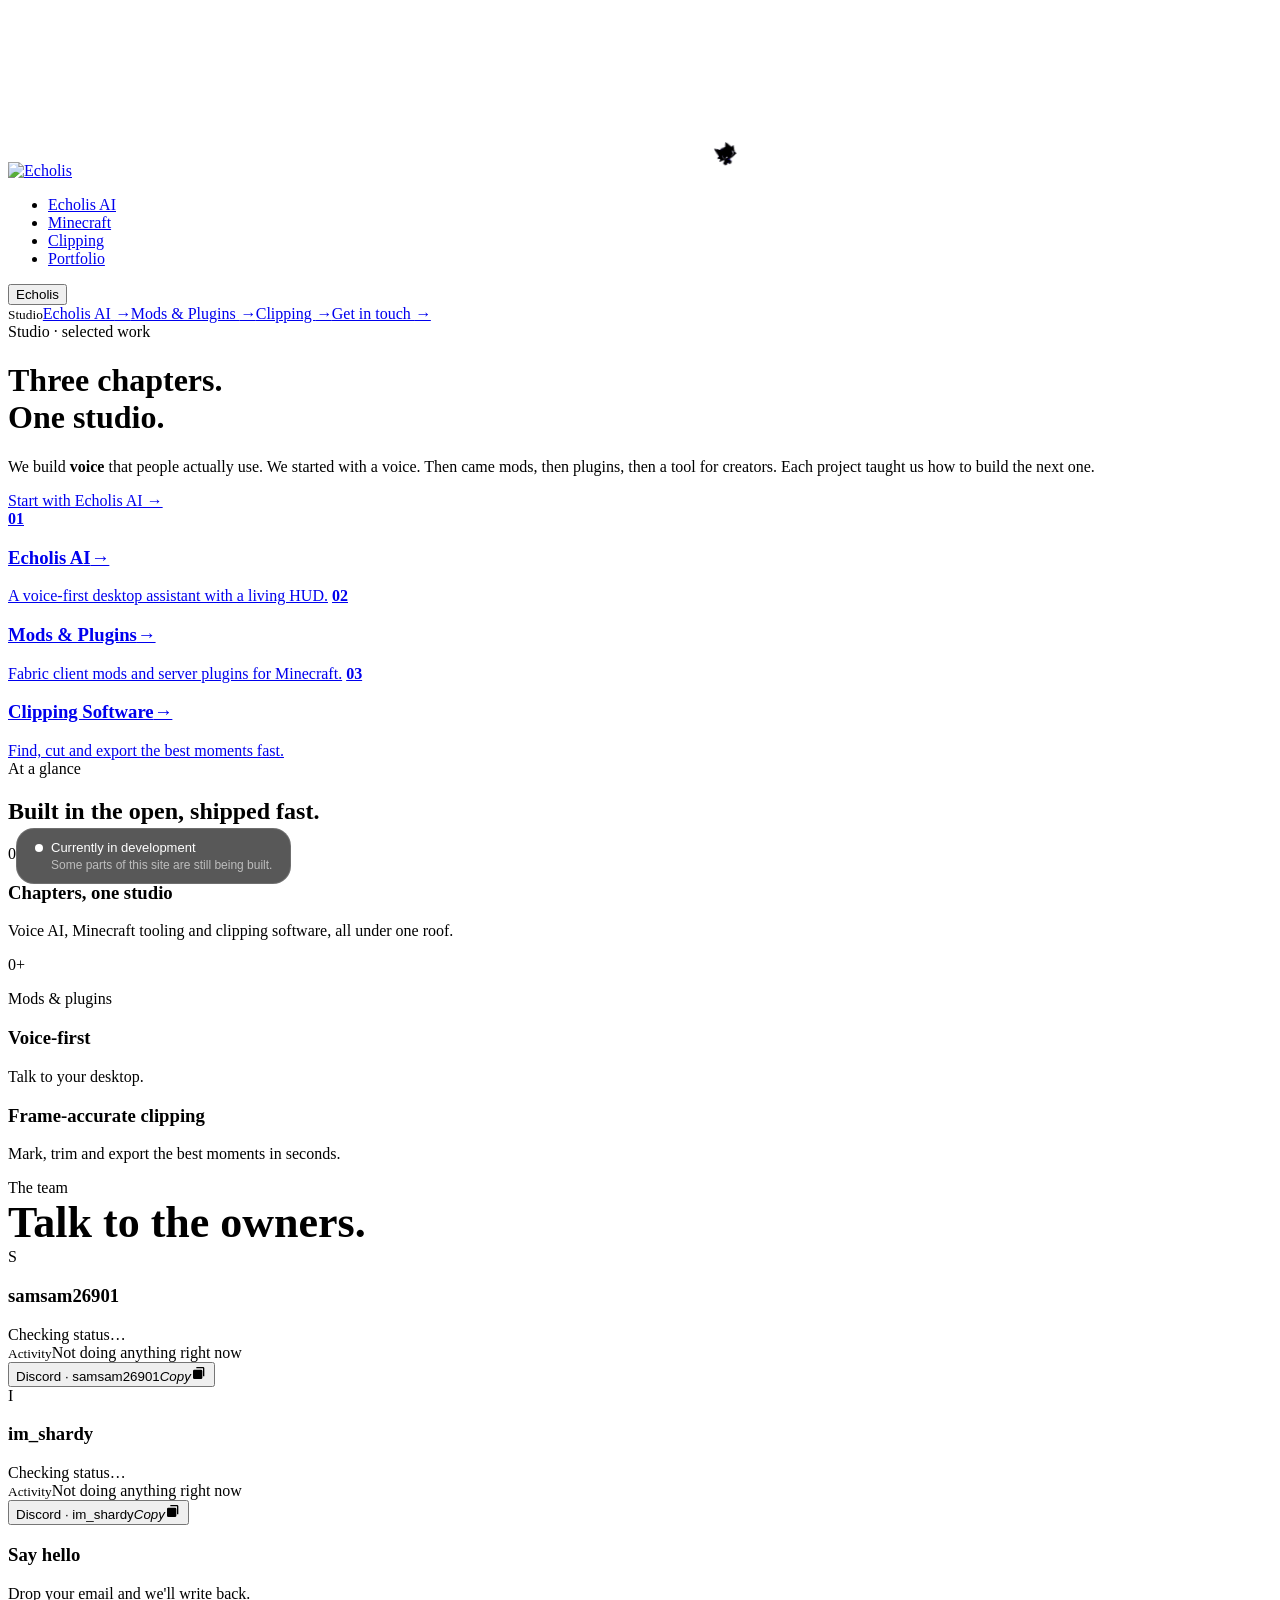
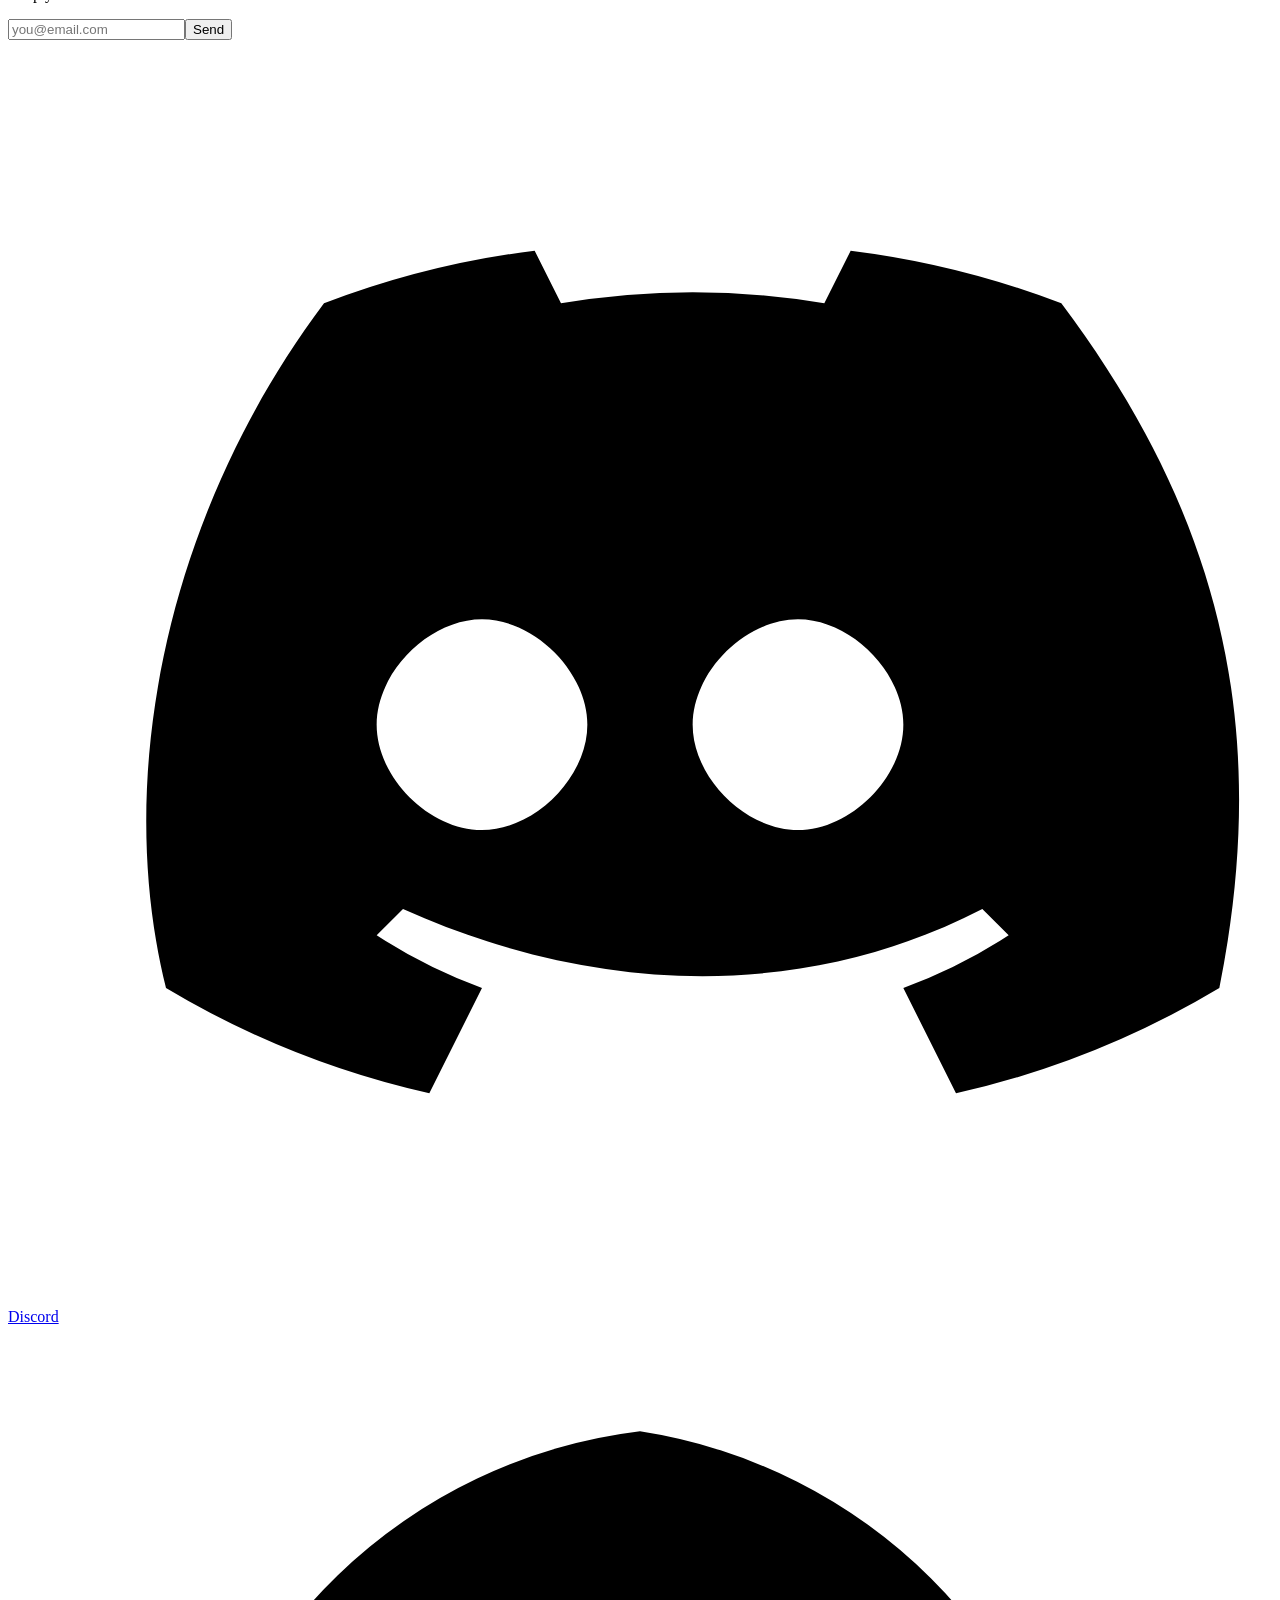
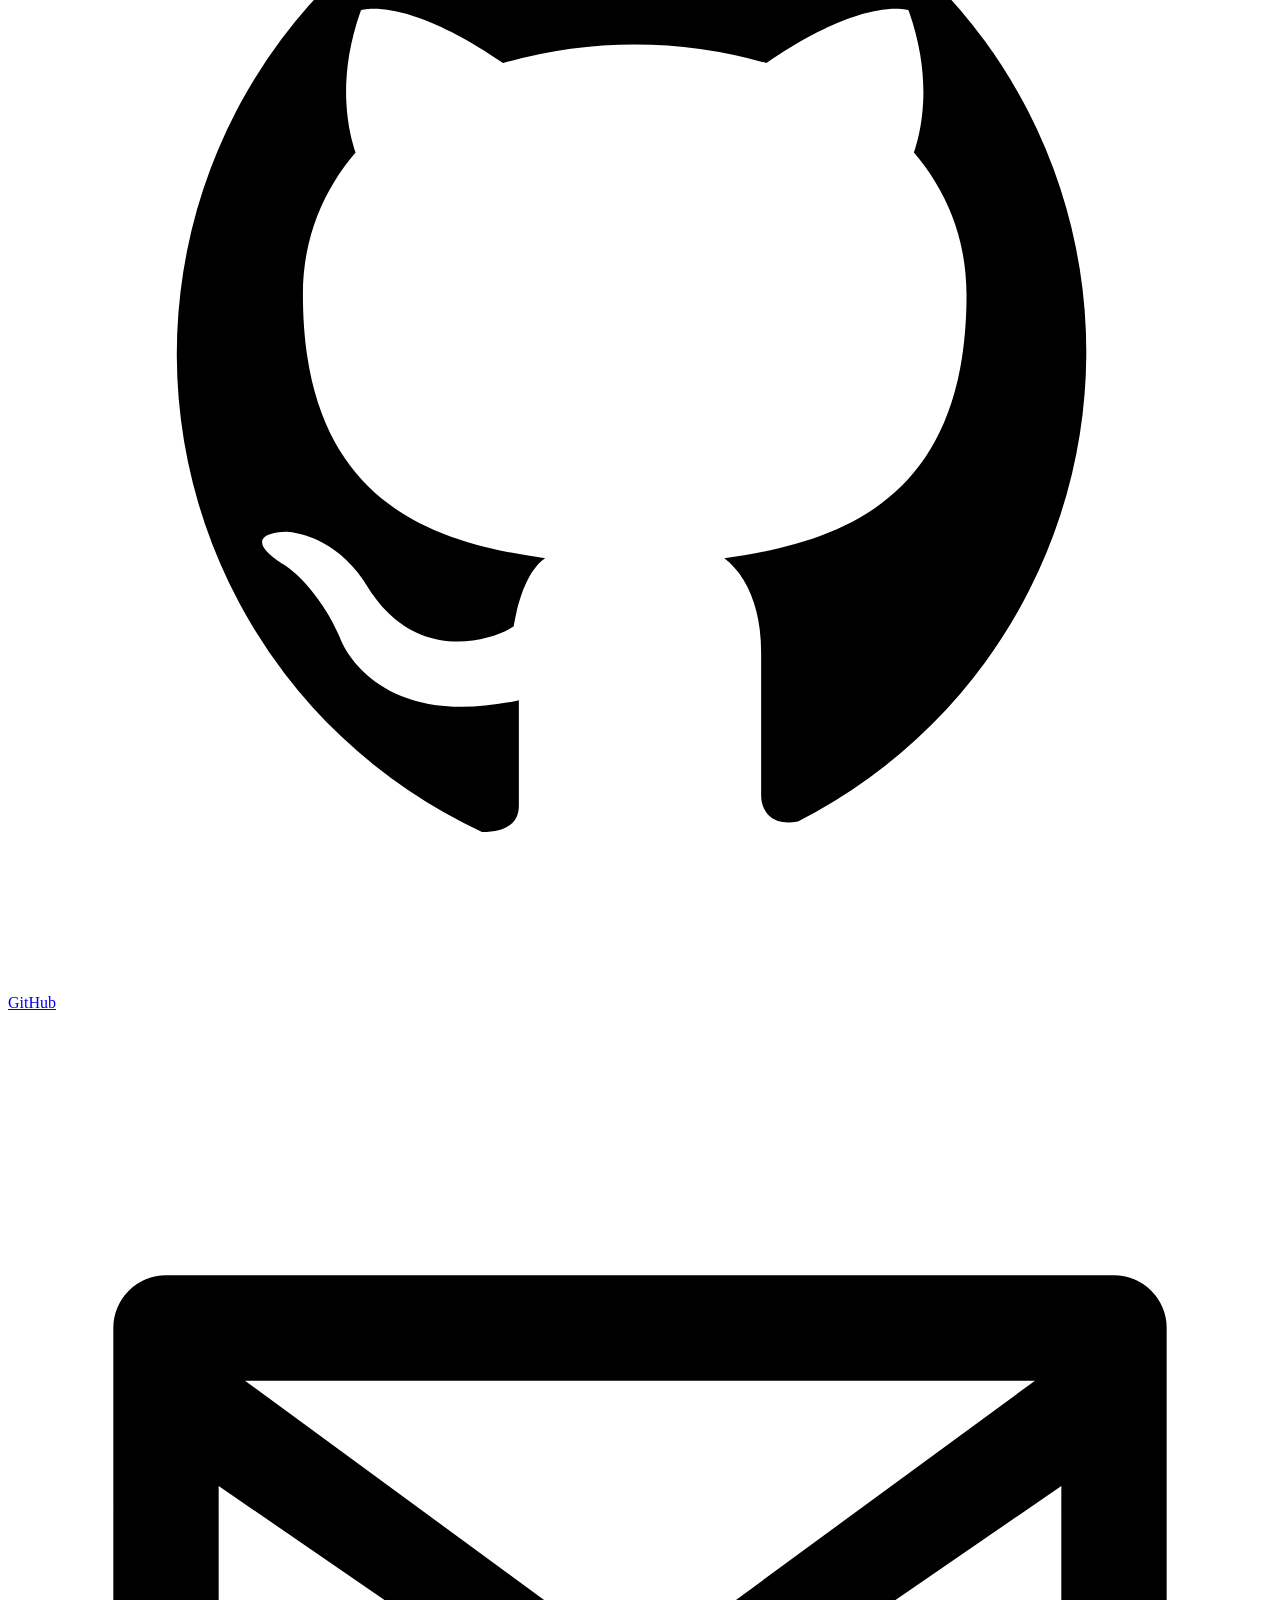
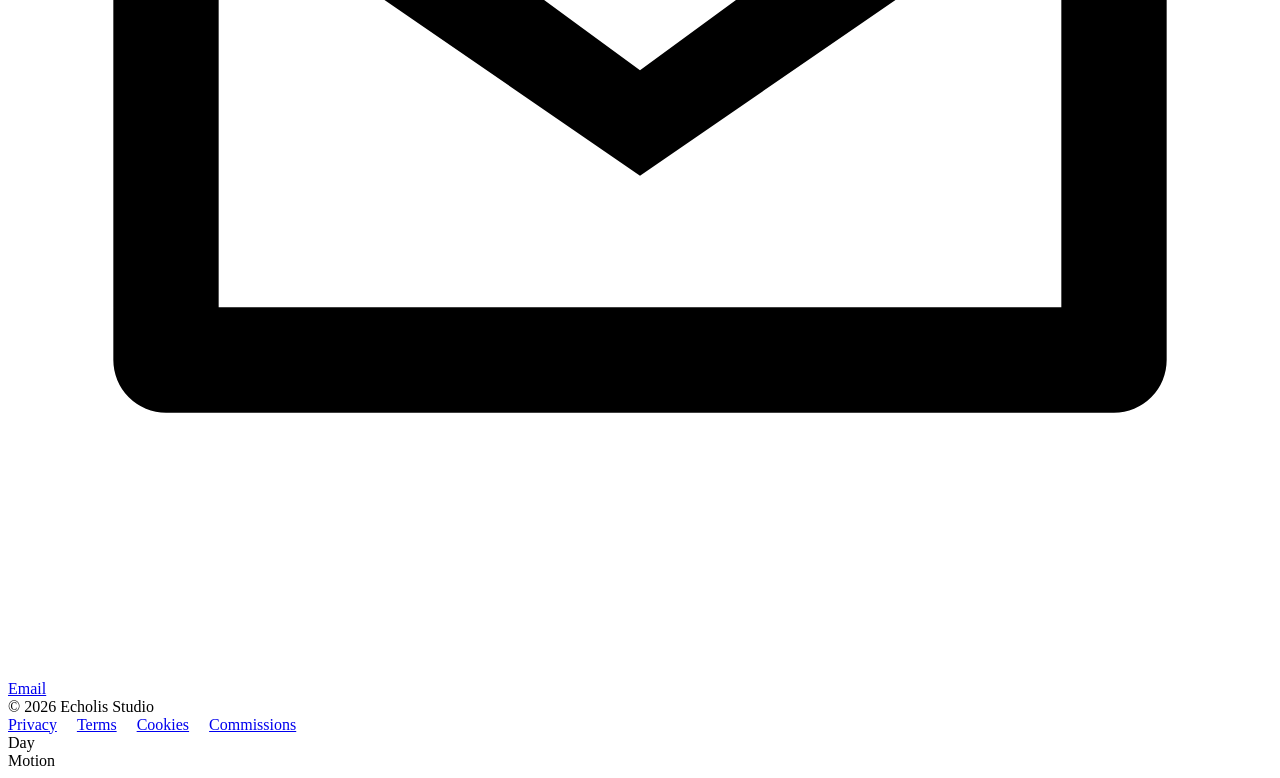
==== index.html @ f3587e7e "site v2: portfolio, commissions, legal pages, packs" ====
<!DOCTYPE html><html lang="en"><head><script>try{document.documentElement.dataset.theme=localStorage.getItem("ec-theme")||"night"}catch(e){document.documentElement.dataset.theme="night"}</script><meta charset="utf-8"><meta name="viewport" content="width=device-width,initial-scale=1">
<title>Home - Echolis Studio</title><link rel="icon" href="assets/logo-mark.png">
<link href="https://fonts.googleapis.com/css2?family=Space+Grotesk:wght@400;500;700&family=Inter:wght@300;400&display=swap" rel="stylesheet">
<link rel="stylesheet" href="style.css"><link rel="stylesheet" href="components.css"><link rel="stylesheet" href="cat.css"><script src="cat.js"></script></head><body>
<div class="bg"></div><div class="bg2"></div><div id="halo"></div><canvas id="fx"></canvas>
<nav class="nav glass"><a class="lg" href="index.html"><img src="assets/logo-text.png" alt="Echolis"></a><ul><li><a href="echolis-ai.html">Echolis AI</a></li><li><a href="minecraft.html">Minecraft</a></li><li><a href="clipping.html">Clipping</a></li><li><a href="portfolio.html">Portfolio</a></li></ul><div class="pd"><button class="glass" aria-haspopup="true"><img src="assets/logo-mark.png" alt=""><span>Echolis</span></button><div class="menu glass"><small>Studio</small><a href="echolis-ai.html">Echolis AI <i>&rarr;</i></a><a href="minecraft.html">Mods &amp; Plugins <i>&rarr;</i></a><a href="clipping.html">Clipping <i>&rarr;</i></a><a href="mailto:hello@echolis.studio">Get in touch <i>&rarr;</i></a></div></div></nav>
<header class="hero"><div class="wrap"><div class="eyebrow rise">Studio &middot; selected work</div>
<h1 class="rise" style="--d:.15s">Three chapters.<br><span class="glitch">One studio.</span></h1><p class="rise" style="--d:.3s">We build <b class="dyn" data-words="voice,mods,plugins,tools,clips">voice</b> that people actually use. We started with a voice. Then came mods, then plugins, then a tool for creators. Each project taught us how to build the next one.</p>
<a class="btn glass rise" style="--d:.45s" href="echolis-ai.html">Start with Echolis AI &rarr;</a></div></header>
<section class="sec"><div class="wrap reveal">
<a class="row" href="echolis-ai.html"><b>01</b><h3>Echolis AI<i>&rarr;</i></h3><span>A voice-first desktop assistant with a living HUD.</span></a>
<a class="row" href="minecraft.html"><b>02</b><h3>Mods &amp; Plugins<i>&rarr;</i></h3><span>Fabric client mods and server plugins for Minecraft.</span></a>
<a class="row" href="clipping.html"><b>03</b><h3>Clipping Software<i>&rarr;</i></h3><span>Find, cut and export the best moments fast.</span></a></div></section>
<section class="sec"><div class="wrap reveal"><div class="eyebrow">At a glance</div><h2>Built in the open, shipped fast.</h2><div class="bento">
<div class="bt glass w2 h2"><span class="orb"></span><div class="big"><span data-n="3">0</span></div><h3>Chapters, one studio</h3><p>Voice AI, Minecraft tooling and clipping software, all under one roof.</p></div>
<div class="bt glass"><div class="big"><span data-n="40">0</span>+</div><p>Mods &amp; plugins</p></div>
<div class="bt glass"><h3>Voice-first</h3><p>Talk to your desktop.</p></div>
<div class="bt glass w2"><h3>Frame-accurate clipping</h3><p>Mark, trim and export the best moments in seconds.</p></div></div></div></section><section class="team wrap reveal"><div class="eyebrow">The team</div><h2 style="font-size:clamp(28px,3.6vw,44px);margin:0">Talk to the owners.</h2><div class="tgrid"><div class="tc glass" data-user="samsam26901"><div class="top"><div class="av"><span>S</span><i></i></div><div><h3>samsam26901</h3><div class="st">Checking status…</div></div></div><div class="act"><small>Activity</small>Not doing anything right now</div><button class="cp" data-copy="samsam26901"><span>Discord &middot; samsam26901</span><em>Copy</em><svg viewBox="0 0 24 24" width="16" height="16" fill="currentColor"><path d="M8 3h10a2 2 0 0 1 2 2v12h-2V5H8zM5 7h10a2 2 0 0 1 2 2v10a2 2 0 0 1-2 2H5a2 2 0 0 1-2-2V9a2 2 0 0 1 2-2z"/></svg></button></div><div class="tc glass" data-user="im_shardy"><div class="top"><div class="av"><span>I</span><i></i></div><div><h3>im_shardy</h3><div class="st">Checking status…</div></div></div><div class="act"><small>Activity</small>Not doing anything right now</div><button class="cp" data-copy="im_shardy"><span>Discord &middot; im_shardy</span><em>Copy</em><svg viewBox="0 0 24 24" width="16" height="16" fill="currentColor"><path d="M8 3h10a2 2 0 0 1 2 2v12h-2V5H8zM5 7h10a2 2 0 0 1 2 2v10a2 2 0 0 1-2 2H5a2 2 0 0 1-2-2V9a2 2 0 0 1 2-2z"/></svg></button></div></div></section><section class="mail wrap reveal"><div class="mailbox glass"><div><h3>Say hello</h3><p>Drop your email and we'll write back.</p></div><form id="mf"><input type="email" required placeholder="you@email.com" aria-label="Your email"><button class="btn glass sm">Send</button></form></div></section><div class="socials wrap"><a class="sb glass" href="https://discord.gg/vmqwFnN8Vz" target="_blank" rel="noopener"><svg viewBox="0 0 24 24"><path d="M20 5a17 17 0 0 0-4-1l-.5 1a15 15 0 0 0-5 0L10 4a17 17 0 0 0-4 1C3 9 2 14 3 18a17 17 0 0 0 5 2l1-2a10 10 0 0 1-2-1l.5-.5c3.800 1.700 7.700 1.700 11 0l.5.5a10 10 0 0 1-2 1l1 2a17 17 0 0 0 5-2c1-5 0-9-3-13zM9 15c-1 0-2-1-2-2s1-2 2-2 2 1 2 2-1 2-2 2zm6 0c-1 0-2-1-2-2s1-2 2-2 2 1 2 2-1 2-2 2z"/></svg>Discord</a><a class="sb glass" href="https://github.com/echolisapp" target="_blank" rel="noopener"><svg viewBox="0 0 24 24"><path d="M12 2a10 10 0 0 0-3 19c.5 0 .7-.2.7-.5v-2c-2.800.6-3.400-1.200-3.400-1.200-.5-1.100-1.100-1.400-1.100-1.400-.9-.6.1-.6.1-.6 1 .1 1.500 1 1.500 1 .9 1.500 2.300 1.100 2.800.8.1-.6.3-1.100.6-1.300-2.200-.3-4.600-1.100-4.600-5 0-1.100.4-2 1-2.700-.1-.3-.4-1.300.1-2.700 0 0 .8-.3 2.700 1a9 9 0 0 1 5 0c1.900-1.300 2.700-1 2.700-1 .5 1.400.2 2.400.1 2.700.6.700 1 1.600 1 2.700 0 3.900-2.400 4.700-4.600 5 .4.300.7.900.7 1.800v2.700c0 .3.200.6.700.5A10 10 0 0 0 12 2z"/></svg>GitHub</a><a class="sb glass" href="mailto:hello@echolis.studio"><svg viewBox="0 0 24 24"><path d="M3 5h18a1 1 0 0 1 1 1v12a1 1 0 0 1-1 1H3a1 1 0 0 1-1-1V6a1 1 0 0 1 1-1zm1.500 2L12 12.500 19.500 7zM4 9v8h16V9l-8 5.500z"/></svg>Email</a></div><footer><div class="wrap"><span>&copy; 2026 Echolis Studio</span><span class="fl"><a href="privacy.html">Privacy</a><a href="terms.html">Terms</a><a href="cookies.html">Cookies</a><a href="commissions.html">Commissions</a></span></div></footer>
<div class="sw th" role="switch" aria-checked="false" tabindex="0" onkeydown="if(event.key===' '||event.key==='Enter'){event.preventDefault();this.click()}"><i></i>Day</div><div class="sw" role="switch" aria-checked="true" tabindex="0" onkeydown="if(event.key===' '||event.key==='Enter'){event.preventDefault();this.click()}"><i></i>Motion</div><script src="script.js"></script><script src="components.js"></script></body></html>
---- cat.css ----
/* Echolis cat: loading screen, "in development" note, cat lying on the nav logo */
#ec-load{position:fixed;inset:0;z-index:999;display:grid;place-items:center;background:var(--bg,#121212);color:var(--ink,#fff);transition:opacity .7s,visibility .7s}
#ec-load.done{opacity:0;visibility:hidden}
.ec-ld{display:grid;justify-items:center;gap:18px;padding:24px}
.ec-ld .ec-cat{width:clamp(120px,22vw,190px);filter:drop-shadow(0 0 1px #fff) drop-shadow(0 0 10px rgba(255,255,255,.35));animation:ec-hop 1s ease-in-out infinite}
.ec-sh{width:90px;height:14px;margin-top:-8px;border-radius:50%;background:rgba(255,255,255,.2);filter:blur(5px);animation:ec-sh 1s ease-in-out infinite}
.ec-meter{position:relative;width:min(320px,70vw);height:28px;border:1px solid currentColor;display:grid;place-items:center;font:500 12px var(--body,sans-serif);letter-spacing:.35em}
.ec-meter b{position:absolute;inset:0 auto 0 0;width:0;background:#fff;mix-blend-mode:difference}
.ec-ld p{margin:0;font:12px var(--body,sans-serif);letter-spacing:.3em;opacity:.6}
@keyframes ec-hop{50%{transform:translateY(-24px) rotate(-4deg)}}
@keyframes ec-sh{50%{transform:scale(.7);opacity:.5}}
html[data-theme=day] .ec-ld .ec-cat{filter:none}
html[data-theme=day] .ec-meter b{background:#000}
/* cat lying on the nav logo */
.nav a.lg{position:relative;display:block}
.nav a.lg img.ec-logocat{position:absolute;width:22px;height:auto;left:56%;bottom:calc(100% - 3px);transform-origin:50% 100%;transform:rotate(-7deg) scale(1,.85);animation:ec-b 4s ease-in-out infinite;filter:drop-shadow(0 0 1px #fff) drop-shadow(0 0 4px rgba(255,255,255,.5));pointer-events:none}
html[data-theme=day] .nav .lg img.ec-logocat{filter:none}
@keyframes ec-b{50%{transform:rotate(-7deg) scale(1.03,.9)}}
/* development note */
.ec-dev{position:fixed;left:16px;bottom:16px;z-index:60;max-width:calc(100vw - 32px);padding:10px 18px;border:1px solid var(--edge,rgba(255,255,255,.14));border-radius:18px;background:rgba(18,18,18,.7);color:#fff;backdrop-filter:blur(14px);-webkit-backdrop-filter:blur(14px);font:400 13px/1.35 var(--body,sans-serif)}
.ec-dev i{display:inline-block;width:8px;height:8px;margin-right:8px;border-radius:50%;background:#fff;animation:ec-p 2s infinite}
.ec-dev small{display:block;margin-left:16px;font-size:12px;opacity:.6}
@keyframes ec-p{0%{box-shadow:0 0 0 0 rgba(255,255,255,.6)}100%{box-shadow:0 0 0 10px rgba(255,255,255,0)}}
html[data-theme=day] .ec-dev{background:rgba(255,255,255,.75);color:#111}
@media(max-width:800px){.ec-dev small{display:none}}
@media(prefers-reduced-motion:reduce){.ec-cat,.ec-sh,.ec-logocat,.ec-dev i{animation:none!important}}

/* legal pages + footer links */
footer .wrap{flex-wrap:wrap;gap:12px}.fl{display:flex;gap:20px;flex-wrap:wrap}.fl a{transition:.3s}.fl a:hover{color:var(--ink,#fff)}
.doc{padding:150px 0 90px}.doc .wrap{max-width:780px}.doc h1{font-size:clamp(38px,6vw,72px);margin:10px 0 12px}.doc .sb2{color:var(--dim);font-size:18px;margin:0 0 30px}
.doc h2{font-size:24px;margin:38px 0 10px;letter-spacing:-.02em}.doc p,.doc li{color:var(--dim)}.doc .tx p{margin:0}.doc ul,.doc ol{margin:0;padding-left:22px}
.doc a{color:var(--ink);border-bottom:1px solid var(--edge)}.doc code{padding:2px 6px;border-radius:6px;background:var(--glass);font-size:.9em;color:var(--ink)}

.pk{display:block;width:64px;height:64px;margin-bottom:14px;border-radius:14px;object-fit:cover;border:1px solid var(--edge,rgba(255,255,255,.14))}.card .btn.dl{margin-top:16px}
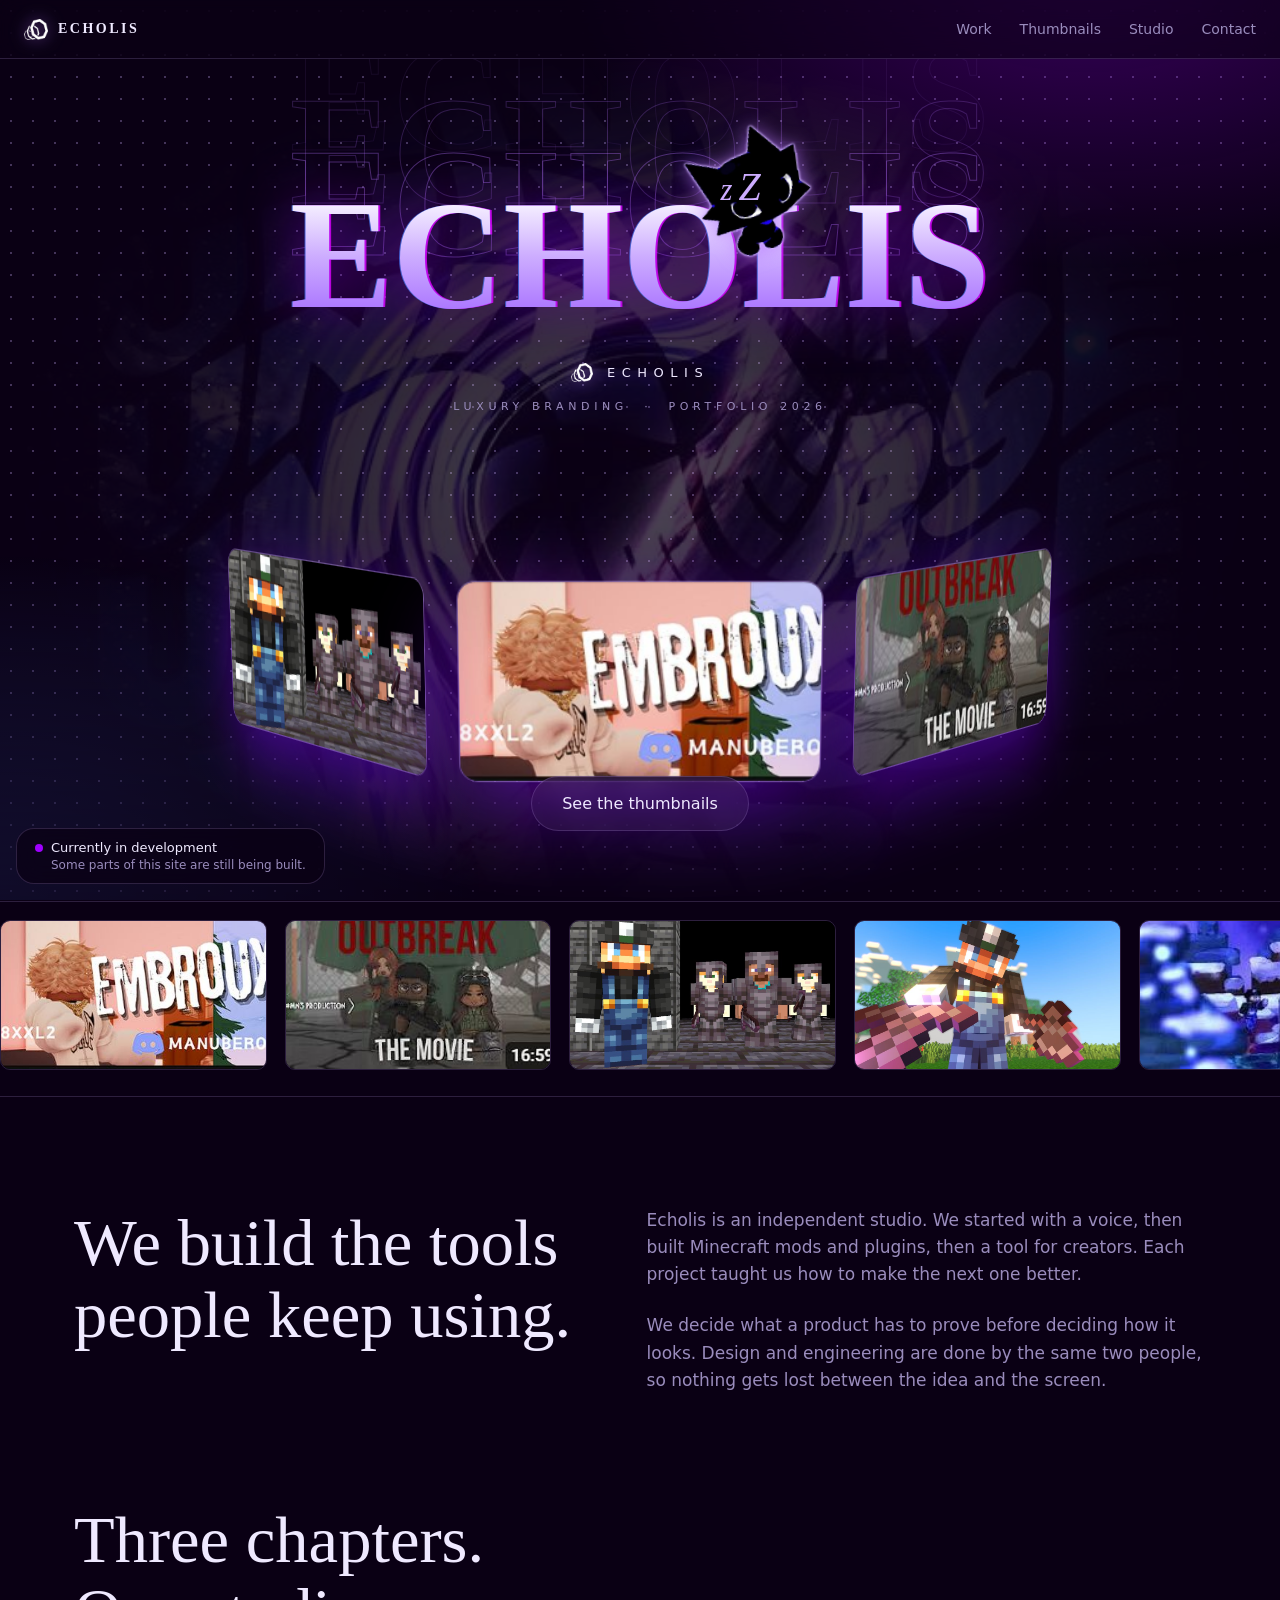
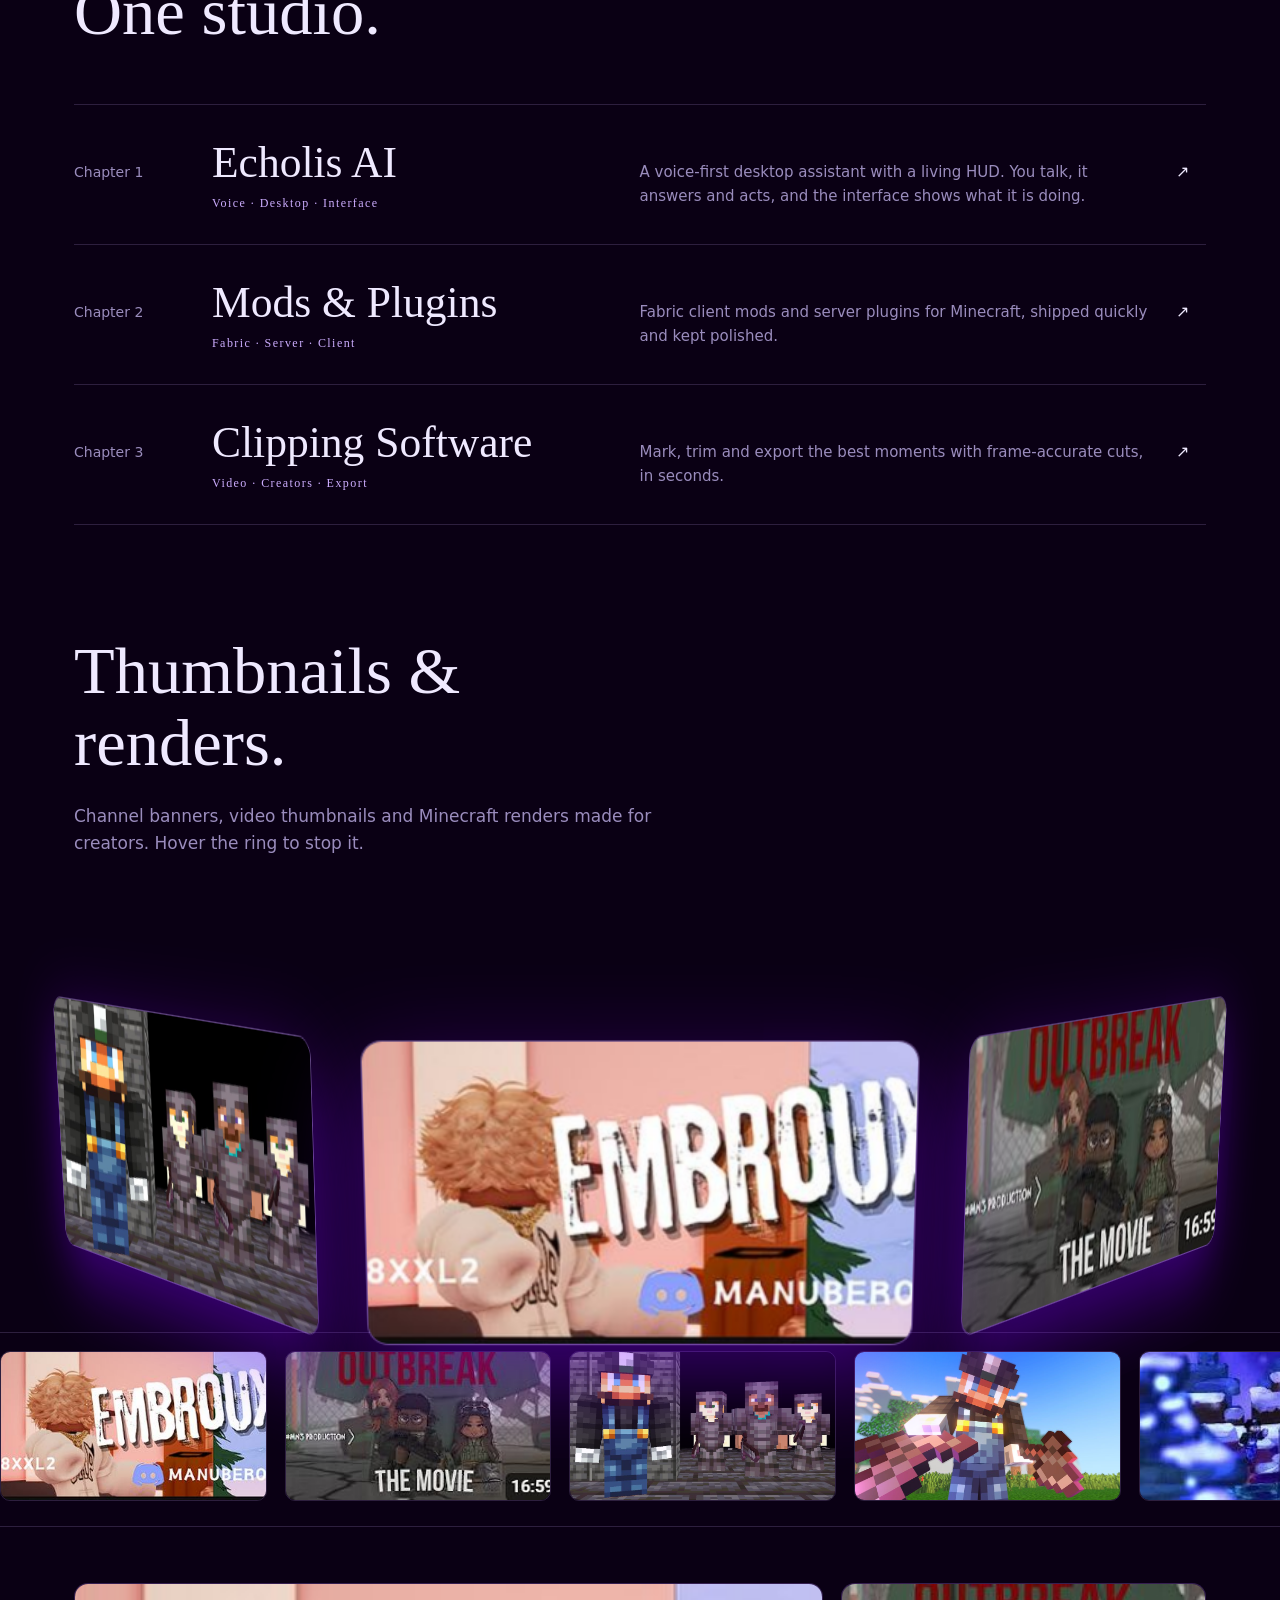
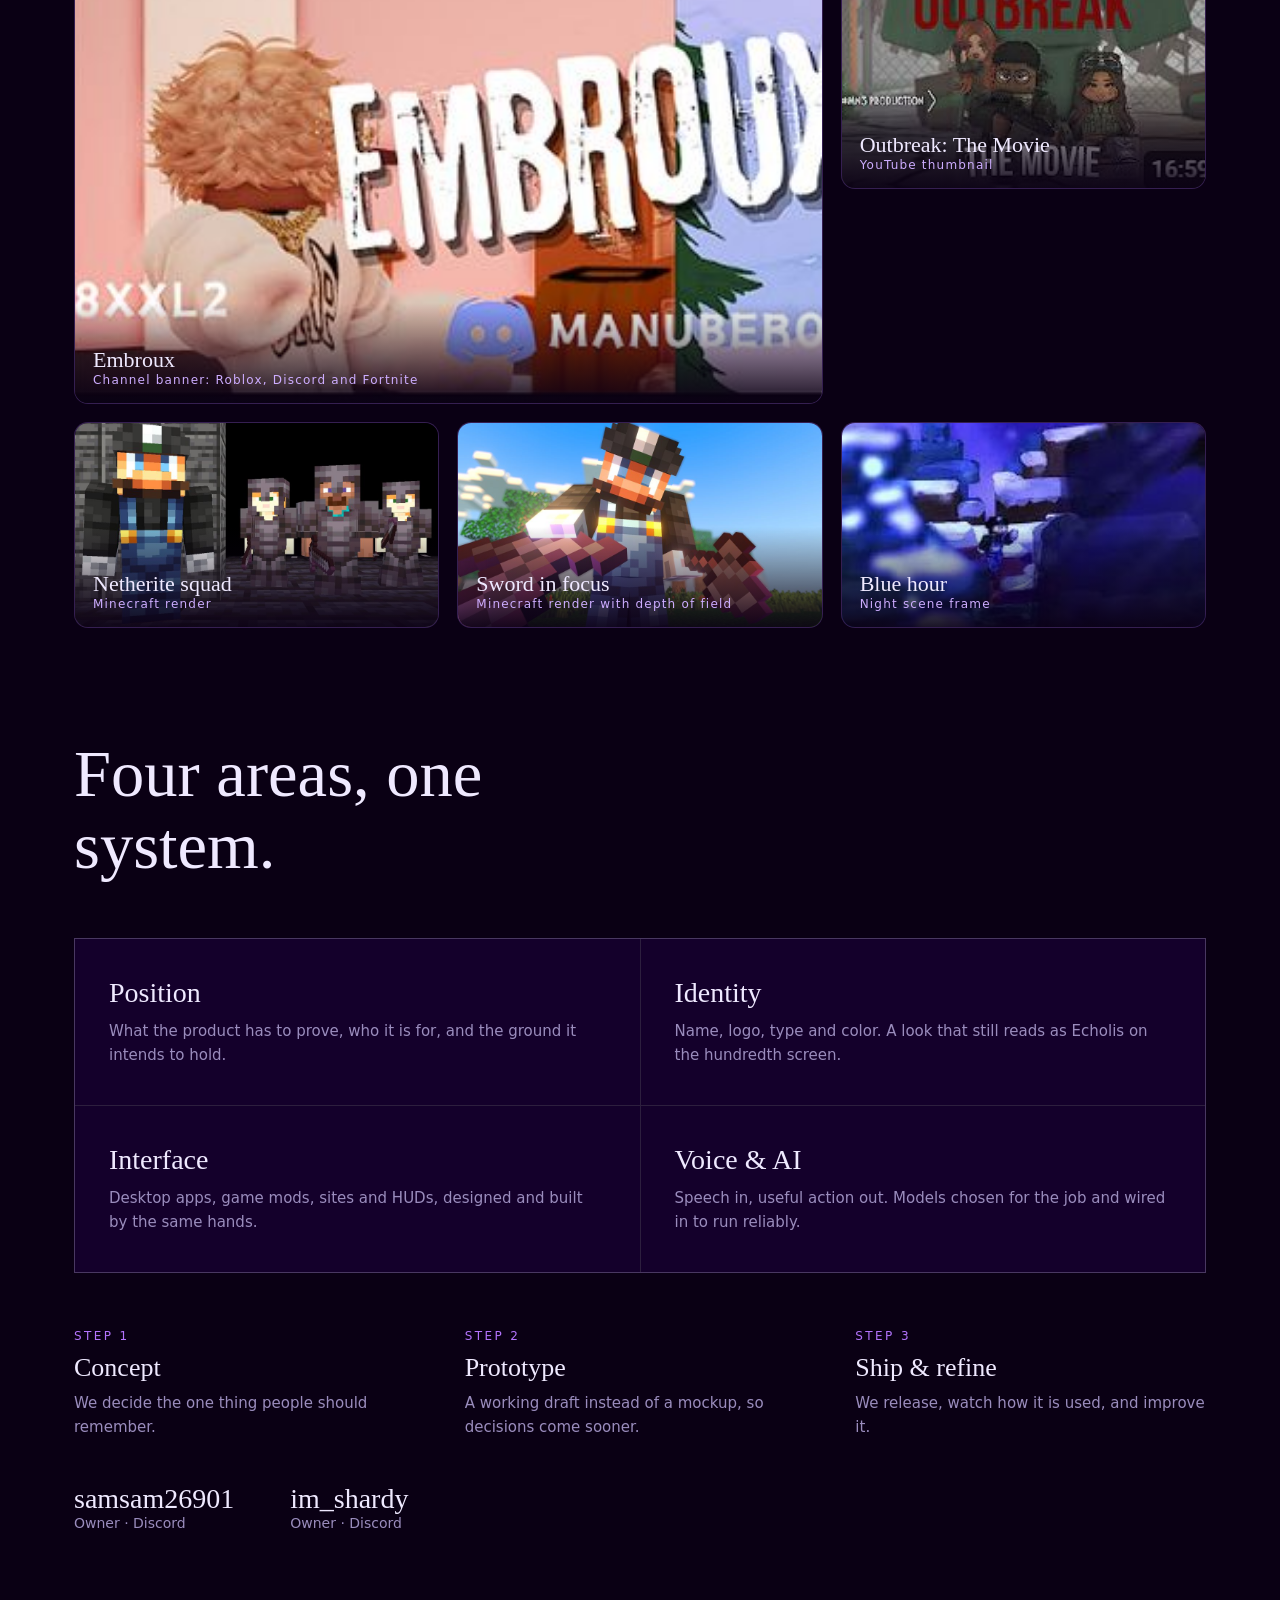
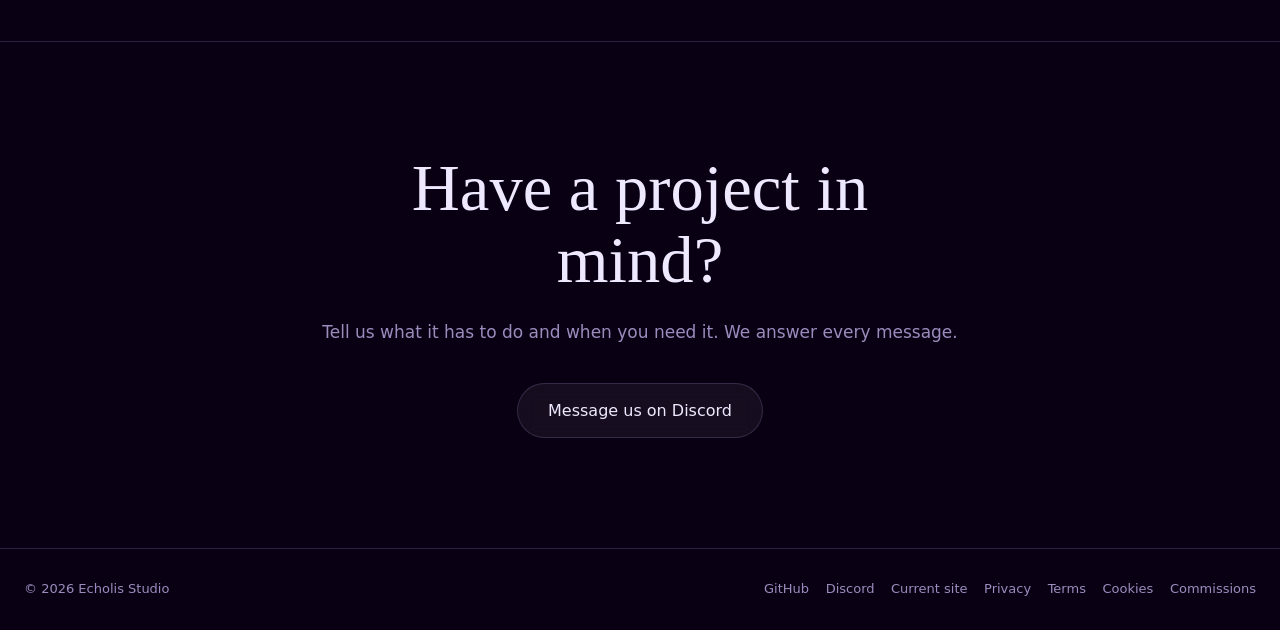
==== commit 6cb13d15: "root redirects to portfolio, home links updated" ====
--- a/index.html
+++ b/index.html
@@ -1,19 +1,18 @@
-<!DOCTYPE html><html lang="en"><head><script>try{document.documentElement.dataset.theme=localStorage.getItem("ec-theme")||"night"}catch(e){document.documentElement.dataset.theme="night"}</script><meta charset="utf-8"><meta name="viewport" content="width=device-width,initial-scale=1">
-<title>Home - Echolis Studio</title><link rel="icon" href="assets/logo-mark.png">
-<link href="https://fonts.googleapis.com/css2?family=Space+Grotesk:wght@400;500;700&family=Inter:wght@300;400&display=swap" rel="stylesheet">
-<link rel="stylesheet" href="style.css"><link rel="stylesheet" href="components.css"><link rel="stylesheet" href="cat.css"><script src="cat.js"></script></head><body>
-<div class="bg"></div><div class="bg2"></div><div id="halo"></div><canvas id="fx"></canvas>
-<nav class="nav glass"><a class="lg" href="index.html"><img src="assets/logo-text.png" alt="Echolis"></a><ul><li><a href="echolis-ai.html">Echolis AI</a></li><li><a href="minecraft.html">Minecraft</a></li><li><a href="clipping.html">Clipping</a></li><li><a href="portfolio.html">Portfolio</a></li></ul><div class="pd"><button class="glass" aria-haspopup="true"><img src="assets/logo-mark.png" alt=""><span>Echolis</span></button><div class="menu glass"><small>Studio</small><a href="echolis-ai.html">Echolis AI <i>&rarr;</i></a><a href="minecraft.html">Mods &amp; Plugins <i>&rarr;</i></a><a href="clipping.html">Clipping <i>&rarr;</i></a><a href="mailto:hello@echolis.studio">Get in touch <i>&rarr;</i></a></div></div></nav>
-<header class="hero"><div class="wrap"><div class="eyebrow rise">Studio &middot; selected work</div>
-<h1 class="rise" style="--d:.15s">Three chapters.<br><span class="glitch">One studio.</span></h1><p class="rise" style="--d:.3s">We build <b class="dyn" data-words="voice,mods,plugins,tools,clips">voice</b> that people actually use. We started with a voice. Then came mods, then plugins, then a tool for creators. Each project taught us how to build the next one.</p>
-<a class="btn glass rise" style="--d:.45s" href="echolis-ai.html">Start with Echolis AI &rarr;</a></div></header>
-<section class="sec"><div class="wrap reveal">
-<a class="row" href="echolis-ai.html"><b>01</b><h3>Echolis AI<i>&rarr;</i></h3><span>A voice-first desktop assistant with a living HUD.</span></a>
-<a class="row" href="minecraft.html"><b>02</b><h3>Mods &amp; Plugins<i>&rarr;</i></h3><span>Fabric client mods and server plugins for Minecraft.</span></a>
-<a class="row" href="clipping.html"><b>03</b><h3>Clipping Software<i>&rarr;</i></h3><span>Find, cut and export the best moments fast.</span></a></div></section>
-<section class="sec"><div class="wrap reveal"><div class="eyebrow">At a glance</div><h2>Built in the open, shipped fast.</h2><div class="bento">
-<div class="bt glass w2 h2"><span class="orb"></span><div class="big"><span data-n="3">0</span></div><h3>Chapters, one studio</h3><p>Voice AI, Minecraft tooling and clipping software, all under one roof.</p></div>
-<div class="bt glass"><div class="big"><span data-n="40">0</span>+</div><p>Mods &amp; plugins</p></div>
-<div class="bt glass"><h3>Voice-first</h3><p>Talk to your desktop.</p></div>
-<div class="bt glass w2"><h3>Frame-accurate clipping</h3><p>Mark, trim and export the best moments in seconds.</p></div></div></div></section><section class="team wrap reveal"><div class="eyebrow">The team</div><h2 style="font-size:clamp(28px,3.6vw,44px);margin:0">Talk to the owners.</h2><div class="tgrid"><div class="tc glass" data-user="samsam26901"><div class="top"><div class="av"><span>S</span><i></i></div><div><h3>samsam26901</h3><div class="st">Checking status…</div></div></div><div class="act"><small>Activity</small>Not doing anything right now</div><button class="cp" data-copy="samsam26901"><span>Discord &middot; samsam26901</span><em>Copy</em><svg viewBox="0 0 24 24" width="16" height="16" fill="currentColor"><path d="M8 3h10a2 2 0 0 1 2 2v12h-2V5H8zM5 7h10a2 2 0 0 1 2 2v10a2 2 0 0 1-2 2H5a2 2 0 0 1-2-2V9a2 2 0 0 1 2-2z"/></svg></button></div><div class="tc glass" data-user="im_shardy"><div class="top"><div class="av"><span>I</span><i></i></div><div><h3>im_shardy</h3><div class="st">Checking status…</div></div></div><div class="act"><small>Activity</small>Not doing anything right now</div><button class="cp" data-copy="im_shardy"><span>Discord &middot; im_shardy</span><em>Copy</em><svg viewBox="0 0 24 24" width="16" height="16" fill="currentColor"><path d="M8 3h10a2 2 0 0 1 2 2v12h-2V5H8zM5 7h10a2 2 0 0 1 2 2v10a2 2 0 0 1-2 2H5a2 2 0 0 1-2-2V9a2 2 0 0 1 2-2z"/></svg></button></div></div></section><section class="mail wrap reveal"><div class="mailbox glass"><div><h3>Say hello</h3><p>Drop your email and we'll write back.</p></div><form id="mf"><input type="email" required placeholder="you@email.com" aria-label="Your email"><button class="btn glass sm">Send</button></form></div></section><div class="socials wrap"><a class="sb glass" href="https://discord.gg/vmqwFnN8Vz" target="_blank" rel="noopener"><svg viewBox="0 0 24 24"><path d="M20 5a17 17 0 0 0-4-1l-.5 1a15 15 0 0 0-5 0L10 4a17 17 0 0 0-4 1C3 9 2 14 3 18a17 17 0 0 0 5 2l1-2a10 10 0 0 1-2-1l.5-.5c3.800 1.700 7.700 1.700 11 0l.5.5a10 10 0 0 1-2 1l1 2a17 17 0 0 0 5-2c1-5 0-9-3-13zM9 15c-1 0-2-1-2-2s1-2 2-2 2 1 2 2-1 2-2 2zm6 0c-1 0-2-1-2-2s1-2 2-2 2 1 2 2-1 2-2 2z"/></svg>Discord</a><a class="sb glass" href="https://github.com/echolisapp" target="_blank" rel="noopener"><svg viewBox="0 0 24 24"><path d="M12 2a10 10 0 0 0-3 19c.5 0 .7-.2.7-.5v-2c-2.800.6-3.400-1.200-3.400-1.200-.5-1.100-1.100-1.400-1.100-1.400-.9-.6.1-.6.1-.6 1 .1 1.500 1 1.500 1 .9 1.500 2.300 1.100 2.800.8.1-.6.3-1.100.6-1.300-2.200-.3-4.600-1.100-4.600-5 0-1.100.4-2 1-2.700-.1-.3-.4-1.300.1-2.700 0 0 .8-.3 2.700 1a9 9 0 0 1 5 0c1.900-1.300 2.700-1 2.700-1 .5 1.400.2 2.400.1 2.700.6.700 1 1.600 1 2.700 0 3.900-2.400 4.700-4.600 5 .4.300.7.900.7 1.800v2.700c0 .3.200.6.700.5A10 10 0 0 0 12 2z"/></svg>GitHub</a><a class="sb glass" href="mailto:hello@echolis.studio"><svg viewBox="0 0 24 24"><path d="M3 5h18a1 1 0 0 1 1 1v12a1 1 0 0 1-1 1H3a1 1 0 0 1-1-1V6a1 1 0 0 1 1-1zm1.500 2L12 12.500 19.500 7zM4 9v8h16V9l-8 5.500z"/></svg>Email</a></div><footer><div class="wrap"><span>&copy; 2026 Echolis Studio</span><span class="fl"><a href="privacy.html">Privacy</a><a href="terms.html">Terms</a><a href="cookies.html">Cookies</a><a href="commissions.html">Commissions</a></span></div></footer>
-<div class="sw th" role="switch" aria-checked="false" tabindex="0" onkeydown="if(event.key===' '||event.key==='Enter'){event.preventDefault();this.click()}"><i></i>Day</div><div class="sw" role="switch" aria-checked="true" tabindex="0" onkeydown="if(event.key===' '||event.key==='Enter'){event.preventDefault();this.click()}"><i></i>Motion</div><script src="script.js"></script><script src="components.js"></script></body></html>+<!doctype html>
+<html lang="en">
+<head>
+<meta charset="utf-8">
+<title>Echolis — Portfolio</title>
+<link rel="canonical" href="https://echolisapp.github.io/portfolio.html">
+<meta name="robots" content="noindex">
+<meta http-equiv="refresh" content="0; url=./portfolio.html">
+<script>location.replace('./portfolio.html' + location.search + location.hash);</script>
+<style>
+  html,body{margin:0;height:100%;background:#0a0014;color:#cdadff;font:400 15px/1.6 system-ui,sans-serif;display:grid;place-items:center}
+  a{color:#b373fd}
+</style>
+</head>
+<body>
+  <p>Opening the portfolio… <a href="./portfolio.html">Continue</a></p>
+</body>
+</html>
